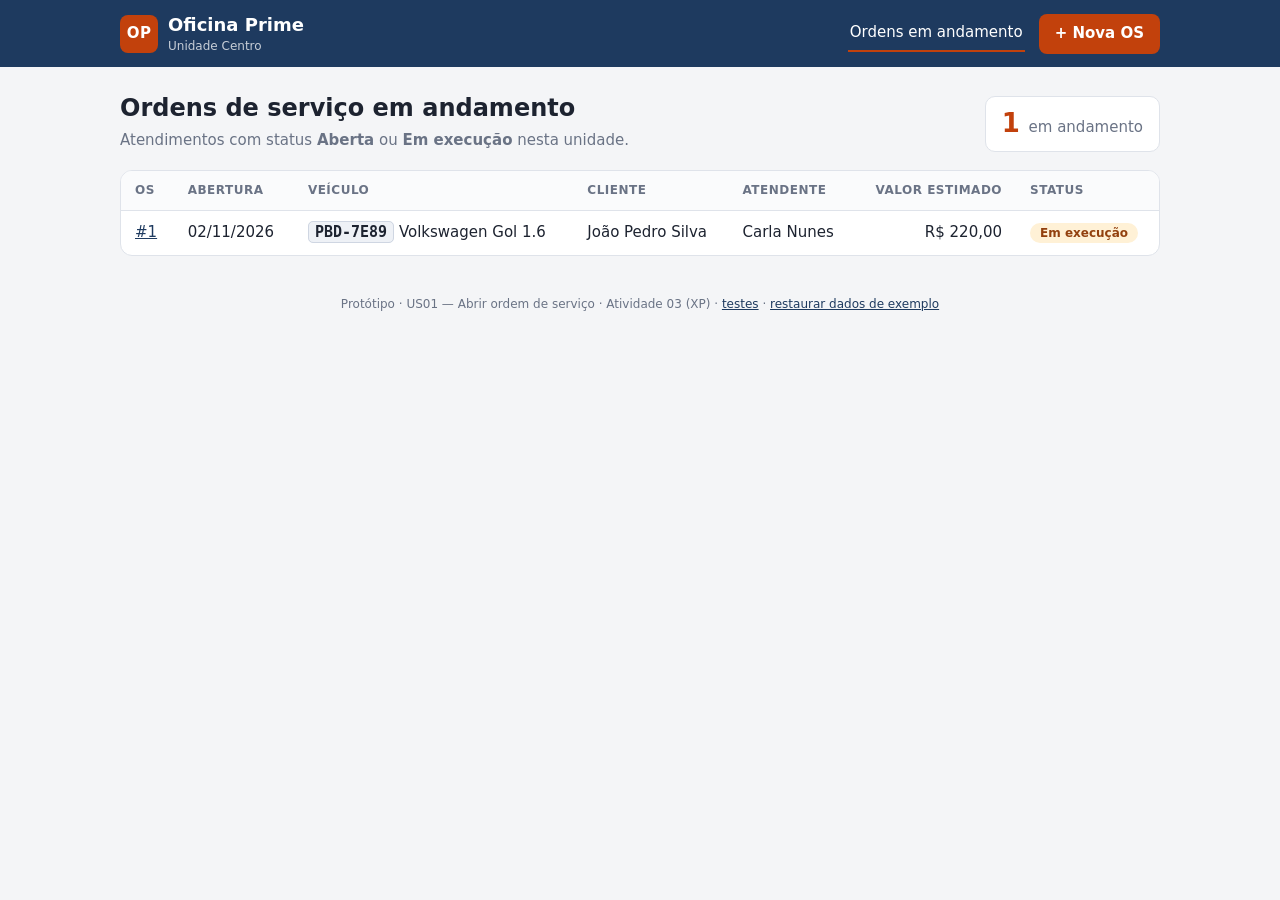
==== index.html @ 25e836ab "Adicionando base do site" ====
<!doctype html>
<html lang="pt-BR">
<head>
  <meta charset="utf-8">
  <meta name="viewport" content="width=device-width, initial-scale=1">
  <title>Ordens em andamento · Oficina Prime</title>
  <link rel="stylesheet" href="css/style.css">
</head>
<body>
  <main>
    <div class="cabecalho">
      <div>
        <h1>Ordens de serviço em andamento</h1>
        <p class="sub">Atendimentos com status <b>Aberta</b> ou <b>Em execução</b> nesta unidade.</p>
      </div>
      <div class="contador"><span id="qtd">0</span> em andamento</div>
    </div>
    <div id="conteudo"></div>
  </main>

  <script src="js/dados.js"></script>
  <script src="js/regras.js"></script>
  <script src="js/layout.js"></script>
  <script>
    montarLayout('lista');
    mostrarAviso();
    const db = carregar();
    const ordens = listarEmAndamento(db);
    document.getElementById('qtd').textContent = ordens.length;

    const alvo = document.getElementById('conteudo');
    if (ordens.length === 0) {
      alvo.innerHTML = '<p class="vazio">Nenhuma ordem em andamento. <a href="nova-os.html">Abrir uma nova OS</a>.</p>';
    } else {
      alvo.innerHTML = `
        <div class="tabela-wrap"><table>
          <thead><tr><th>OS</th><th>Abertura</th><th>Veículo</th><th>Cliente</th><th>Atendente</th>
                     <th class="num">Valor estimado</th><th>Status</th></tr></thead>
          <tbody>${ordens.map((d) => `
            <tr>
              <td><a href="os.html?id=${d.os.id_os}">#${d.os.id_os}</a></td>
              <td>${fmtData(d.os.data_abertura)}</td>
              <td><span class="placa">${esc(d.veiculo.placa)}</span> ${esc(d.veiculo.marca)} ${esc(d.veiculo.modelo)}</td>
              <td>${esc(d.cliente.nome)}</td>
              <td>${esc(d.atendente.nome)}</td>
              <td class="num">${fmtMoeda(d.total)}</td>
              <td><span class="status ${d.os.status === 'Aberta' ? 'aberta' : 'exec'}">${d.os.status}</span></td>
            </tr>`).join('')}
          </tbody>
        </table></div>`;
    }
  </script>
</body>
</html>
---- css/style.css ----
:root {
  --fundo: #f4f5f7;
  --cartao: #ffffff;
  --texto: #1d2330;
  --suave: #6a7385;
  --borda: #dfe3ea;
  --primaria: #c2410c;      /* laranja "oficina" */
  --primaria-escura: #9a3412;
  --azul: #1e3a5f;
  --ok-fundo: #e7f6ec; --ok-texto: #17603a;
  --erro-fundo: #fdecec; --erro-texto: #9b1c1c;
}
* { box-sizing: border-box; }
body { margin: 0; font-family: "Segoe UI", system-ui, -apple-system, Roboto, Arial, sans-serif;
       background: var(--fundo); color: var(--texto); font-size: 15px; line-height: 1.45; }
a { color: var(--azul); }

.topo { background: var(--azul); color: #fff; }
.topo-inner { max-width: 1080px; margin: 0 auto; padding: 12px 20px; display: flex;
              align-items: center; justify-content: space-between; gap: 16px; flex-wrap: wrap; }
.marca { display: flex; align-items: center; gap: 10px; color: #fff; text-decoration: none; font-weight: 700; font-size: 18px; }
.marca small { display: block; font-weight: 400; font-size: 12px; opacity: .75; }
.marca-icone { background: var(--primaria); border-radius: 8px; width: 38px; height: 38px;
               display: grid; place-items: center; font-size: 15px; letter-spacing: .5px; }
nav { display: flex; gap: 14px; align-items: center; }
nav > a:not(.botao) { color: #dbe4f0; text-decoration: none; padding: 6px 2px; border-bottom: 2px solid transparent; }
nav > a.ativo { color: #fff; border-bottom-color: var(--primaria); }

main { max-width: 1080px; margin: 0 auto; padding: 24px 20px 40px; }
footer { text-align: center; color: var(--suave); font-size: 12px; padding: 0 0 24px; }

h1 { font-size: 24px; margin: 0 0 4px; }
h2 { font-size: 14px; text-transform: uppercase; letter-spacing: .6px; color: var(--suave); margin: 0 0 10px; }
.sub { color: var(--suave); margin: 0; }
.cabecalho { display: flex; justify-content: space-between; align-items: flex-end; gap: 16px; margin-bottom: 18px; flex-wrap: wrap; }
.contador { background: var(--cartao); border: 1px solid var(--borda); border-radius: 10px; padding: 8px 16px; color: var(--suave); }
.contador span { font-size: 26px; font-weight: 700; color: var(--primaria); margin-right: 4px; }

.botao { display: inline-block; background: var(--primaria); color: #fff; border: 0; border-radius: 8px;
         padding: 9px 16px; font: inherit; font-weight: 600; text-decoration: none; cursor: pointer; }
.botao:hover { background: var(--primaria-escura); }
.botao.secundario { background: transparent; color: var(--azul); border: 1px solid var(--borda); }
.botao.secundario:hover { background: #fff; }

.cartao { background: var(--cartao); border: 1px solid var(--borda); border-radius: 12px; padding: 18px 20px; margin-bottom: 16px; }
.cartao p { margin: 2px 0; }
fieldset { border: 0; padding: 0; margin: 0 0 22px; }
legend { font-weight: 700; font-size: 16px; margin-bottom: 10px; }
.grade { display: grid; grid-template-columns: repeat(auto-fit, minmax(230px, 1fr)); gap: 14px; }
label { display: flex; flex-direction: column; gap: 5px; font-weight: 600; font-size: 13px; color: #394150; }
select, input[type=number] { font: inherit; font-weight: 400; padding: 9px 10px; border: 1px solid var(--borda);
                             border-radius: 8px; background: #fff; color: var(--texto); }
select:focus, input:focus { outline: 2px solid #fdba74; border-color: var(--primaria); }
.dica { font-weight: 400; color: var(--suave); min-height: 1em; }

.opcoes { display: grid; grid-template-columns: repeat(auto-fill, minmax(240px, 1fr)); gap: 10px; }
.opcao { flex-direction: row; align-items: flex-start; gap: 10px; border: 1px solid var(--borda); border-radius: 10px;
         padding: 10px 12px; cursor: pointer; font-weight: 400; }
.opcao:has(input:checked) { border-color: var(--primaria); background: #fff7ed; }
.opcao input { margin-top: 3px; accent-color: var(--primaria); }
.opcao span { display: flex; flex-direction: column; }
.opcao small { color: var(--suave); }
.total { margin: 12px 0 0; text-align: right; font-size: 16px; }
.acoes { display: flex; justify-content: flex-end; gap: 10px; }

.alerta { border-radius: 10px; padding: 12px 16px; margin-bottom: 16px; }
.alerta ul { margin: 6px 0 0; padding-left: 20px; }
.sucesso { background: var(--ok-fundo); color: var(--ok-texto); }
.erro { background: var(--erro-fundo); color: var(--erro-texto); }

.tabela-wrap { background: var(--cartao); border: 1px solid var(--borda); border-radius: 12px; overflow-x: auto; }
table { width: 100%; border-collapse: collapse; }
th, td { text-align: left; padding: 11px 14px; border-bottom: 1px solid var(--borda); white-space: nowrap; }
th { font-size: 12px; text-transform: uppercase; letter-spacing: .5px; color: var(--suave); background: #fafbfc; }
tbody tr:last-child td { border-bottom: 0; }
tfoot td { font-weight: 700; border-bottom: 0; }
.num { text-align: right; font-variant-numeric: tabular-nums; }
.placa { font-family: Consolas, monospace; background: #eef1f6; border: 1px solid #cfd6e2; border-radius: 5px; padding: 1px 6px; font-weight: 700; }
.status { font-size: 12px; font-weight: 700; padding: 3px 10px; border-radius: 999px; }
.status.aberta { background: #e0ecff; color: #1d4ed8; }
.status.exec { background: #fff1d6; color: #92400e; }
.status.grande { font-size: 14px; padding: 6px 14px; }
.detalhe { display: grid; grid-template-columns: repeat(auto-fit, minmax(240px, 1fr)); gap: 16px; }
.detalhe .cartao { margin-bottom: 0; }
.detalhe + .cartao { margin-top: 16px; }
.vazio { color: var(--suave); }
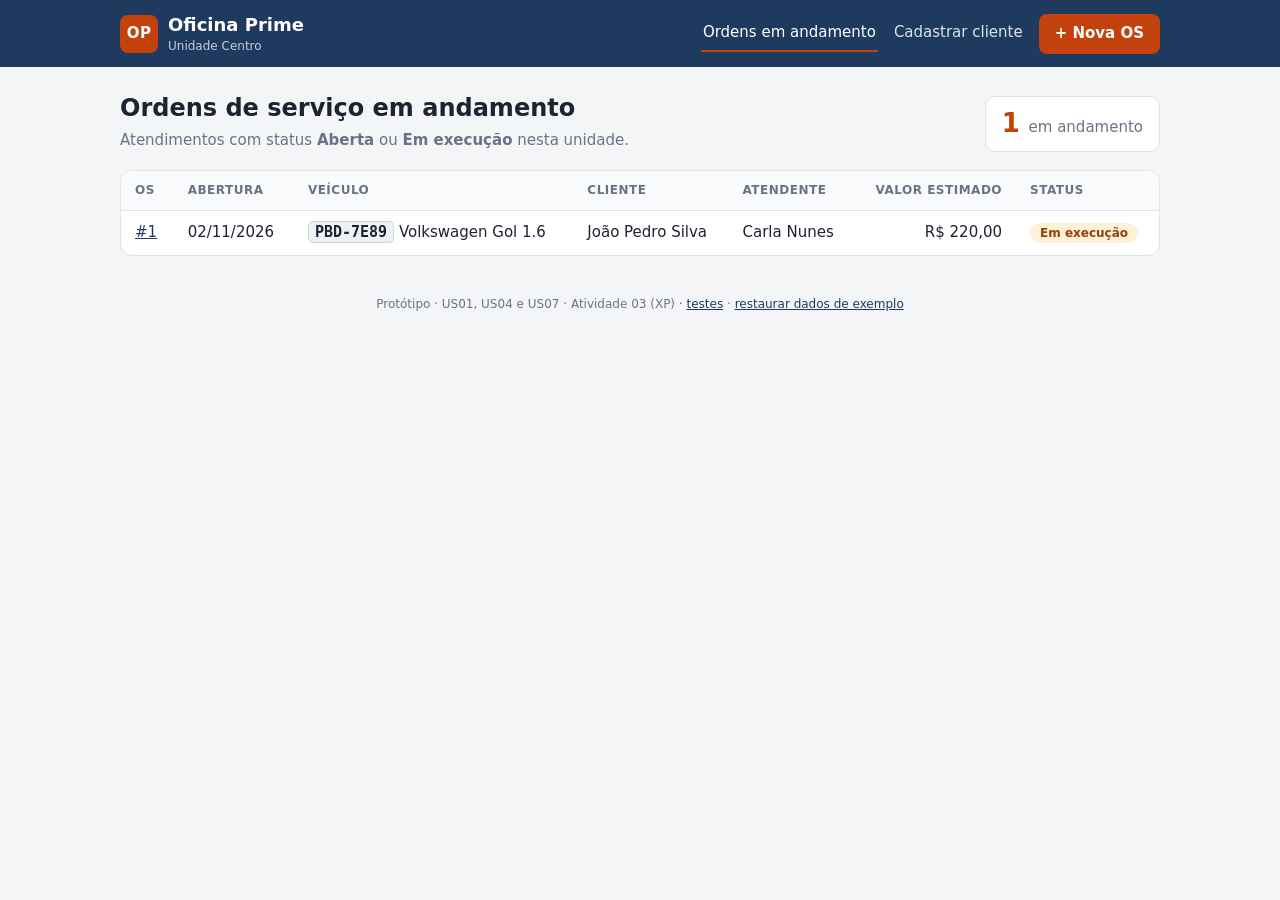
==== commit d086ceb4: "Alterações e modificações" ====
--- a/index.html
+++ b/index.html
@@ -44,7 +44,7 @@
               <td>${esc(d.cliente.nome)}</td>
               <td>${esc(d.atendente.nome)}</td>
               <td class="num">${fmtMoeda(d.total)}</td>
-              <td><span class="status ${d.os.status === 'Aberta' ? 'aberta' : 'exec'}">${d.os.status}</span></td>
+              <td><span class="status ${classeStatus(d.os.status)}">${d.os.status}</span></td>
             </tr>`).join('')}
           </tbody>
         </table></div>`;
--- a/css/style.css
+++ b/css/style.css
@@ -48,7 +48,7 @@
 legend { font-weight: 700; font-size: 16px; margin-bottom: 10px; }
 .grade { display: grid; grid-template-columns: repeat(auto-fit, minmax(230px, 1fr)); gap: 14px; }
 label { display: flex; flex-direction: column; gap: 5px; font-weight: 600; font-size: 13px; color: #394150; }
-select, input[type=number] { font: inherit; font-weight: 400; padding: 9px 10px; border: 1px solid var(--borda);
+select, input[type=number], input[type=text], input[type=tel] { font: inherit; font-weight: 400; padding: 9px 10px; border: 1px solid var(--borda);
                              border-radius: 8px; background: #fff; color: var(--texto); }
 select:focus, input:focus { outline: 2px solid #fdba74; border-color: var(--primaria); }
 .dica { font-weight: 400; color: var(--suave); min-height: 1em; }
@@ -84,3 +84,10 @@
 .detalhe .cartao { margin-bottom: 0; }
 .detalhe + .cartao { margin-top: 16px; }
 .vazio { color: var(--suave); }
+.status.concluida { background: var(--ok-fundo); color: var(--ok-texto); }
+.veiculo-linha { border: 1px solid var(--borda); border-radius: 10px; padding: 12px 14px; margin-bottom: 10px; background: #fafbfc; }
+.veiculo-linha .topo-linha { display: flex; justify-content: space-between; align-items: center; margin-bottom: 8px; font-weight: 700; }
+.botao.perigo { background: transparent; color: var(--erro-texto); border: 1px solid var(--borda); padding: 4px 10px; font-size: 13px; }
+.botao.perigo:hover { background: var(--erro-fundo); }
+.linha-status { display: flex; gap: 12px; align-items: flex-end; flex-wrap: wrap; }
+.linha-status label { min-width: 240px; }
